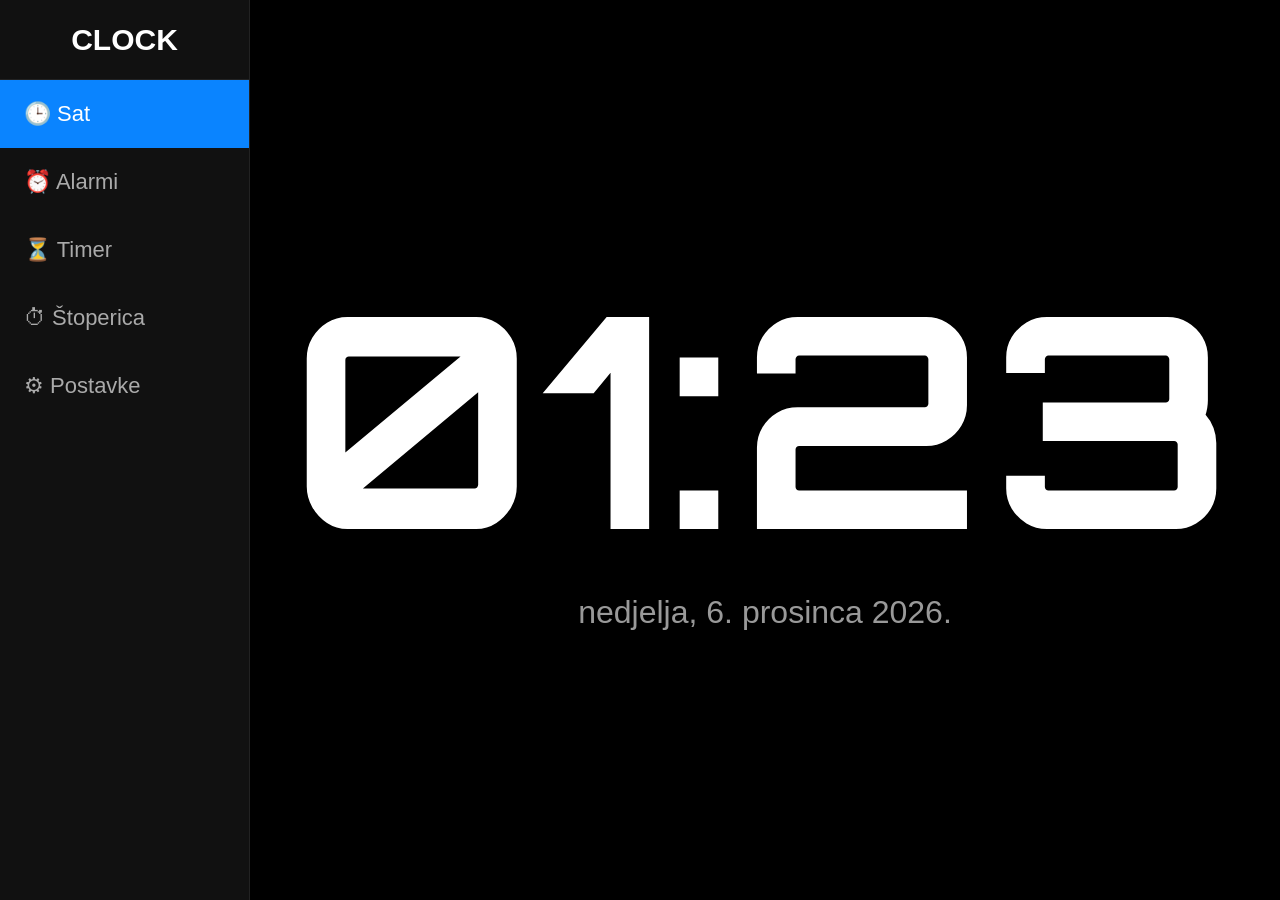
==== index.html @ d10c9d1a "Fix iPad audio unlock" ====
<!DOCTYPE html>
<html lang="hr">

<head>

<meta charset="UTF-8">

<meta name="viewport"
content="width=device-width,initial-scale=1,viewport-fit=cover">

<title>iPad Clock</title>

<meta name="theme-color" content="#000000">

<meta name="apple-mobile-web-app-capable" content="yes">

<meta name="mobile-web-app-capable" content="yes">

<meta name="apple-mobile-web-app-status-bar-style" content="black">

<meta name="apple-mobile-web-app-title" content="Clock">

<link rel="manifest" href="manifest.json">

<link rel="apple-touch-icon" href="icons/icon-180.png">
<link rel="icon" type="image/png" href="icons/icon-192.png">
<link rel="preconnect" href="https://fonts.googleapis.com">

<link href="https://fonts.googleapis.com/css2?family=Orbitron:wght@400;600;700&display=swap" rel="stylesheet">

<link rel="stylesheet" href="css/style.css">
<link rel="stylesheet" href="css/alarm.css">

</head>

<body>

<div id="app">

<!-- SIDEBAR -->

<aside id="sidebar">

<div id="logo">

CLOCK

</div>

<button class="nav active" data-page="clock">

🕒 Sat

</button>

<button class="nav" data-page="alarm">

⏰ Alarmi

</button>

<button class="nav" data-page="timer">

⏳ Timer

</button>

<button class="nav" data-page="stopwatch">

⏱ Štoperica

</button>

<button class="nav" data-page="settings">

⚙ Postavke

</button>

</aside>

<!-- MAIN -->

<main id="main">



<section id="page-clock" class="page active">

<div id="clock">

<div id="time">

00:00

</div>

<div id="date">

Datum

</div>

</div>

</section>

<section id="page-alarm" class="page">

	<div class="pageHeader">

		<div class="pageHeaderLeft">

			<button id="menuButton" class="iconButton">
				☰
			</button>

			<h1>Alarmi</h1>

		</div>

		<button id="btnAddAlarm" class="iconButton">
			+
		</button>

	</div>
    

    <div id="alarmContainer">

    </div>

</section>

<!-- MODAL -->

<div id="alarmModal" class="modal hidden">

    <div class="modalWindow">

        <h2>Novi alarm</h2>

        <div class="pickerRow">

            <select id="alarmHour"></select>

            <span>:</span>

            <select id="alarmMinute"></select>

        </div>

        <input
            id="alarmLabel"
            type="text"
            placeholder="Naziv alarma">

        <div class="days">

            <button class="day" data-day="1">P</button>
            <button class="day" data-day="2">U</button>
            <button class="day" data-day="3">S</button>
            <button class="day" data-day="4">Č</button>
            <button class="day" data-day="5">P</button>
            <button class="day" data-day="6">S</button>
            <button class="day" data-day="0">N</button>

        </div>

        <div class="modalButtons">

            <button id="btnCancelAlarm">

                Odustani

            </button>

            <button id="btnSaveAlarm">

                Spremi

            </button>

        </div>

    </div>

</div>

<section id="page-timer" class="page">

<h1>TIMER</h1>

</section>

<section id="page-stopwatch" class="page">

<h1>ŠTOPERICA</h1>

</section>

<section id="page-settings" class="page">

    <div class="pageHeader">

        <div class="pageHeaderLeft">

            <button id="settingsMenuButton" class="iconButton">
                ☰
            </button>

            <h1>Postavke</h1>

        </div>

    </div>

    <div class="settingsGroup">

        <h2>Alarm</h2>

        <div class="settingsRow">

            <label for="settingSnooze">
                Snooze
            </label>

            <select id="settingSnooze">

                <option value="5">5 minuta</option>
                <option value="10">10 minuta</option>
                <option value="15">15 minuta</option>

            </select>

        </div>

    </div>

</section>

</main>

</div>
<div id="snoozeModal" class="modal hidden">

    <div class="modalWindow">

        <h2>Odgodi alarm</h2>

        <div class="modalButtons" style="flex-direction:column; gap:12px;">

            <button class="snoozeChoice" data-minutes="5">
                5 minuta
            </button>

            <button class="snoozeChoice" data-minutes="10">
                10 minuta
            </button>

            <button class="snoozeChoice" data-minutes="15">
                15 minuta
            </button>

            <button id="btnCancelSnooze">
                Odustani
            </button>

        </div>

    </div>

</div>
<div id="alarmOverlay" class="hidden">

<div id="alarmTime">

00:00

</div>

<div id="alarmName">

Alarm

</div>

<div class="overlayButtons">

<button id="btnSnooze">

SNOOZE

</button>

<button id="btnStop">

STOP

</button>

</div>

</div>

<audio
id="alarmAudio"
loop>

<source
src="sounds/classic.mp3"
type="audio/mpeg">

</audio>

<script src="js/storage.js"></script>

<script src="js/clock.js"></script>

<script src="js/alarm.js"></script>

<script src="js/app.js"></script>
<script>
if ("serviceWorker" in navigator) {

    window.addEventListener("load", () => {

        navigator.serviceWorker.register("./service-worker.js")
            .then(() => console.log("Service Worker registriran."))
            .catch(err => console.error(err));

    });

}
</script>
</body>

</html>
---- css/style.css ----
/* ===== RESET ===== */

*{
    margin:0;
    padding:0;
    box-sizing:border-box;
}

html,
body{

    width:100%;
    height:100%;

    overflow:hidden;

    background:#000;

    color:#fff;

    font-family:-apple-system,BlinkMacSystemFont,"Segoe UI",sans-serif;

    -webkit-user-select:none;
    user-select:none;

}

button,
input,
select{

    font:inherit;

}

/* ===== APP ===== */

#app{

    display:flex;

    width:100vw;
    height:100vh;

}

/* ===== SIDEBAR ===== */

#sidebar{

    width:260px;

    background:#111;

    border-right:1px solid #222;

    display:flex;

    flex-direction:column;

    transition:.25s;

}

#sidebar.hide{

    margin-left:-260px;

}

#logo{

    height:80px;

    display:flex;

    justify-content:center;

    align-items:center;

    font-size:30px;

    font-weight:700;

    border-bottom:1px solid #222;

}

/* ===== MENU ===== */

.nav{

    height:68px;

    border:none;

    background:none;

    color:#aaa;

    text-align:left;

    padding-left:24px;

    font-size:22px;

    transition:.2s;

}

.nav:hover{

    background:#1b1b1b;

    color:white;

    cursor:pointer;

}

.nav.active{

    background:#0A84FF;

    color:white;

}

/* ===== MAIN ===== */

#main{

    flex:1;

    display:flex;

    flex-direction:column;

    background:black;

}

/* ===== TOPBAR ===== */



#menuButton{

    width:52px;

    height:52px;

    border:none;

    border-radius:14px;

    background:#2a2a2a;

    color:#fff;

    font-size:30px;

    cursor:pointer;

    transition:.2s;

}

#menuButton:hover{

    background:#3a3a3a;

}

#title{

    margin-left:20px;

    font-size:28px;

    font-weight:600;

}

/* ===== PAGE ===== */

.page{

    display:none;

    width:100%;

    height:100%;

    overflow:auto;

    padding:40px;

}

.page.active{

    display:flex;

    flex-direction:column;

}

/* ===== CLOCK ===== */

#clock{

    flex:1;

    display:flex;

    flex-direction:column;

    justify-content:center;

    align-items:center;

}

#time{

    font-family:'Orbitron',sans-serif;

    font-size:23vw;
	font-weight: 700;
    line-height:1;

    letter-spacing:.5vw;

}

#date{

    margin-top:30px;

    font-size:2.5vw;

    color:#999;

}

/* ===== HEADINGS ===== */

h1{

    margin-bottom:30px;

    font-size:42px;

}

/* ===== ALARMS ===== */

#alarmList{

    display:flex;

    flex-direction:column;

    gap:20px;

}

.alarmCard{

    background:#181818;

    border-radius:20px;

    padding:25px;

    display:flex;

    justify-content:space-between;

    align-items:center;

}

.alarmLeft{

    display:flex;

    flex-direction:column;

}

.alarmHour{

    font-family:Orbitron;

    font-size:48px;

}

.alarmLabel{

    margin-top:8px;

    color:#999;

}

.alarmRight{

    display:flex;

    align-items:center;

    gap:15px;

}

/* ===== BUTTON ===== */

#newAlarm{

    margin-top:30px;

    align-self:center;

    width:300px;

    height:65px;

    border:none;

    border-radius:18px;

    background:#0A84FF;

    color:white;

    font-size:24px;

}

/* ===== OVERLAY ===== */

#alarmOverlay{

    position:fixed;

    inset:0;

    background:black;

    display:flex;

    flex-direction:column;

    justify-content:center;

    align-items:center;

    z-index:9999;

}

.hidden{

    display:none !important;

}

#alarmTime{

    font-family:Orbitron;

    font-size:16vw;

}

#alarmName{

    margin-top:30px;

    font-size:42px;

}

/* ===== OVERLAY BUTTONS ===== */

.overlayButtons{

    margin-top:70px;

    display:flex;

    gap:30px;

}

.overlayButtons button{

    width:220px;

    height:90px;

    border:none;

    border-radius:18px;

    color:white;

    font-size:30px;

}

#btnSnooze{

    background:#ff9500;

}

#btnStop{

    background:#ff3b30;

}

/* ===== SETTINGS ===== */

.settingsRow{

    display:flex;

    justify-content:space-between;

    align-items:center;

    padding:25px;

    border-bottom:1px solid #222;

}

/* ===== SCROLLBAR ===== */

::-webkit-scrollbar{

    width:8px;

}

::-webkit-scrollbar-thumb{

    background:#333;

    border-radius:10px;

}

/* ===== IPAD MINI ===== */

@media (max-width:900px){

#sidebar{

    width:220px;

}

#time{

    font-size:20vw;

}

#date{

    font-size:4vw;

}

.page{

display:none;

}

.page.active{

display:flex;

flex-direction:column;

}
/* ---------- SETTINGS ---------- */

.settingsGroup {

    margin: 30px;
    padding: 24px;

    background: #181818;

    border-radius: 18px;

}

.settingsGroup h2 {

    margin: 0 0 20px;

    font-size: 24px;

    color: #ffffff;

}

.settingsRow {

    display: flex;

    justify-content: space-between;

    align-items: center;

    margin-bottom: 18px;

}

.settingsRow label {

    font-size: 22px;

    color: white;

}

.settingsRow select {

    min-width: 180px;

    padding: 10px 16px;

    font-size: 20px;

    border-radius: 12px;

    border: 1px solid #444;

    background: #2a2a2a;

    color: white;

}
---- css/alarm.css ----
/* ===========================
   ALARM PAGE
=========================== */

.pageHeader{

    display:flex;

    justify-content:space-between;

    align-items:center;

    margin-bottom:24px;

    padding-right:80px;

}

.pageHeader h1{
    font-size:32px;
    font-weight:600;
}

.iconButton{
    width:52px;
    height:52px;
    border:none;
    border-radius:14px;
    background:#2a2a2a;
    color:#fff;
    font-size:30px;
    cursor:pointer;
    transition:.2s;
}

.iconButton:hover{
    background:#3a3a3a;
}

#alarmContainer{
    display:flex;
    flex-direction:column;
    gap:18px;
}

/* ===========================
   ALARM CARD
=========================== */

.alarmCard{
    display:flex;
    justify-content:space-between;
    align-items:center;

    min-height:118px;

    padding:18px 22px;

    background:#1a1a1a;

    border:1px solid #2d2d2d;

    border-radius:22px;

    box-shadow:0 6px 18px rgba(0,0,0,.35);

    cursor:pointer;

    transition:
        transform .2s,
        background .2s,
        border-color .2s;
}

.alarmCard:hover{

    background:#242424;

    border-color:#3a3a3a;

    transform:translateY(-2px);

}

.alarmLeft{
    display:flex;
    flex-direction:column;
}

.alarmTime{

    font-size:46px;

    font-weight:300;

    line-height:1;

    letter-spacing:1px;

}

.alarmLabel{

    margin-top:8px;

    font-size:18px;

    font-weight:500;

    color:#ffffff;

}

.alarmRepeat{

    margin-top:6px;

    font-size:14px;

    color:#8b8b8b;

}

/* ===========================
   SWITCH
=========================== */

.switch{
    width:64px;
    height:34px;
    border-radius:17px;
    background:#444;
    position:relative;
    cursor:pointer;
    transition:.25s;
}

.switch::before{
    content:"";
    position:absolute;
    top:3px;
    left:3px;
    width:28px;
    height:28px;
    border-radius:50%;
    background:#fff;
    transition:.25s;
}

.switch.on{
    background:#0a84ff;
}

.switch.on::before{
    left:33px;
}

/* ===========================
   MODAL
=========================== */

.modal{
    position:fixed;
    inset:0;
    display:flex;
    justify-content:center;
    align-items:center;
    background:rgba(0,0,0,.6);
    z-index:10000;
}

.hidden{
    display:none;
}

.modalWindow{

    width:540px;
    max-width:92vw;

    background:#181818;

    border:1px solid #2d2d2d;

    border-radius:28px;

    padding:36px;

    box-sizing:border-box;

    box-shadow:0 18px 60px rgba(0,0,0,.55);

}

.modalWindow h2{

    text-align:center;

    margin-bottom:34px;

    font-size:30px;

    font-weight:600;

}

/* ===========================
   TIME PICKER
=========================== */

.pickerRow{
    display:flex;
    justify-content:center;
    align-items:center;
    gap:16px;
    margin-bottom:28px;
}

.pickerRow{

    display:flex;

    justify-content:center;

    align-items:center;

    gap:18px;

    margin-bottom:34px;

}

.pickerRow select{

    width:130px;

    height:68px;

    border:none;

    border-radius:16px;

    background:#242424;

    color:white;

    font-size:34px;

    font-weight:500;

    text-align:center;

}

/* ===========================
   INPUT
=========================== */

.modalWindow input{

    width:100%;

    padding:16px 18px;

    margin-bottom:28px;

    border:none;

    border-radius:16px;

    background:#242424;

    color:white;

    font-size:18px;

    outline:none;

}

.modalWindow input:focus{

    box-shadow:0 0 0 2px #0A84FF;

}

/* ===========================
   DAYS
=========================== */

.days{
    display:grid;
    grid-template-columns:repeat(7,1fr);
    gap:10px;
    margin-bottom:30px;
}

.day{

    height:52px;

    border:none;

    border-radius:14px;

    background:#242424;

    color:white;

    font-weight:600;

    cursor:pointer;

    transition:.2s;

}

.day.active{

    background:#0A84FF;

    transform:scale(1.05);

}

/* ===========================
   BUTTONS
=========================== */

.modalButtons{
    display:flex;
    justify-content:flex-end;
    gap:12px;
}

.modalButtons button{

    min-width:130px;

    height:50px;

    border:none;

    border-radius:14px;

    font-size:17px;

    font-weight:600;

    cursor:pointer;

    transition:.2s;

}

#btnCancelAlarm{
    background:#333;
    color:#fff;
}

#btnSaveAlarm{
    background:#0a84ff;
    color:#fff;
}
.alarmRight{

    display:flex;

    align-items:center;

    gap:12px;

}

.deleteAlarm{

    width:38px;

    height:38px;

    border:none;

    border-radius:10px;

    background:#2f2f2f;

    color:white;

    font-size:17px;

    cursor:pointer;

    transition:.2s;

}

.deleteAlarm:hover{

    background:#d32f2f;

}

.deleteAlarm:hover{
    background:#b00020;
}

.alarmEmpty{
    text-align:center;
    color:#888;
    font-size:22px;
    margin-top:80px;
}

.pageHeader{

    display:flex;

    justify-content:space-between;

    align-items:center;

    margin-bottom:24px;

}

.pageHeaderLeft{

    display:flex;

    align-items:center;

    gap:18px;

}

.pageHeader h1{

    margin:0;

}

#menuButton{

    position:static;

}
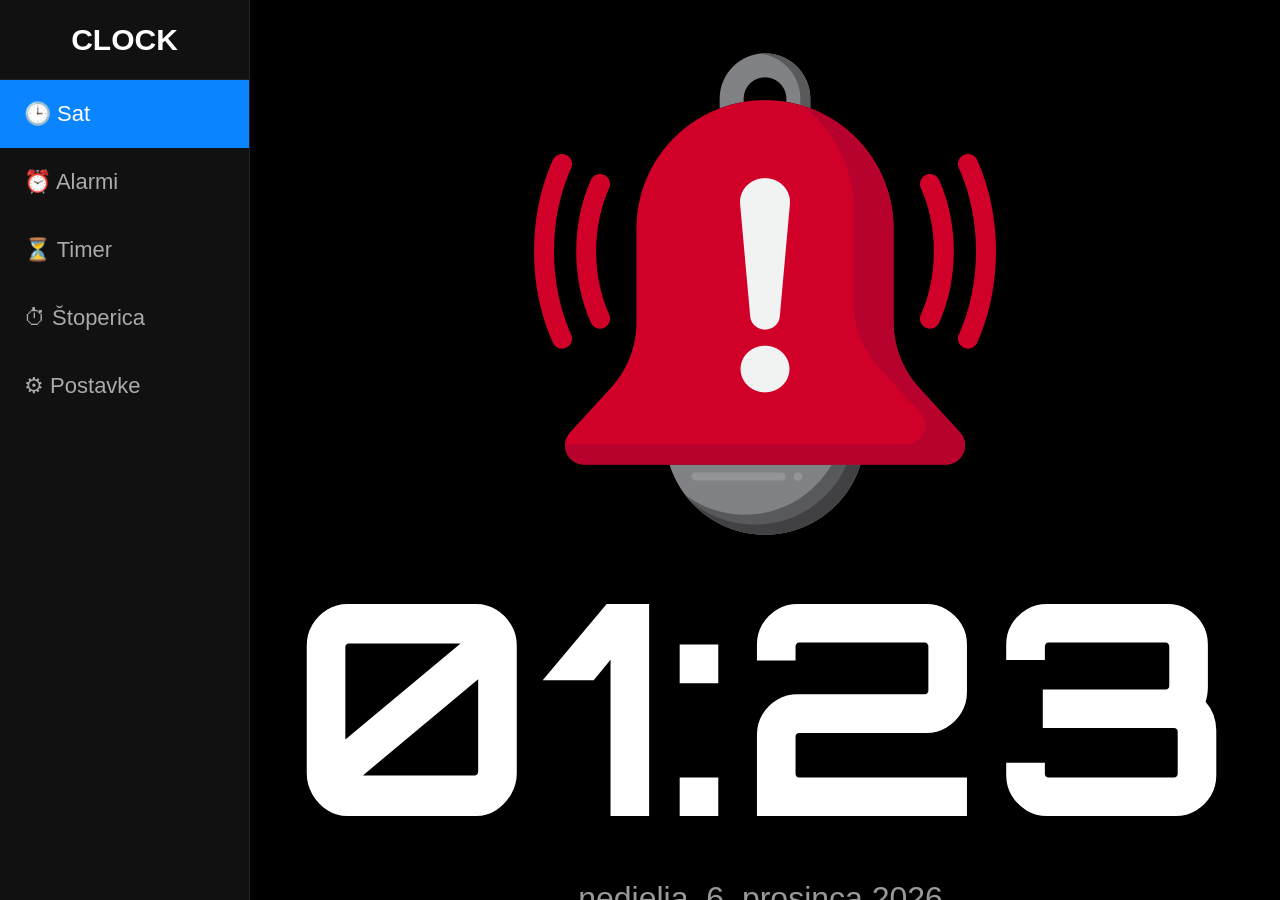
==== commit e3c07146: "Fix iPad snooze" ====
--- a/index.html
+++ b/index.html
@@ -88,8 +88,15 @@
 
 <section id="page-clock" class="page active">
 
+
 <div id="clock">
-
+<div id="alarmIndicator">
+
+    <img
+        src="icons/alarm.png"
+        alt="Alarm uključen">
+
+</div>
 <div id="time">
 
 00:00
--- a/css/style.css
+++ b/css/style.css
@@ -550,4 +550,34 @@
 
     color: white;
 
+}
+#alarmIndicator {
+
+    display: flex;
+    justify-content: center;
+    align-items: center;
+
+    width: 100%;
+    margin-bottom: 20px;
+
+}
+
+#alarmIndicator img {
+
+    display: block;
+
+    width: 50px !important;
+    height: 50px !important;
+
+    max-width: 50px !important;
+    max-height: 50px !important;
+
+    object-fit: contain;
+
+}
+
+#alarmIndicator.hidden {
+
+    display: none;
+
 }
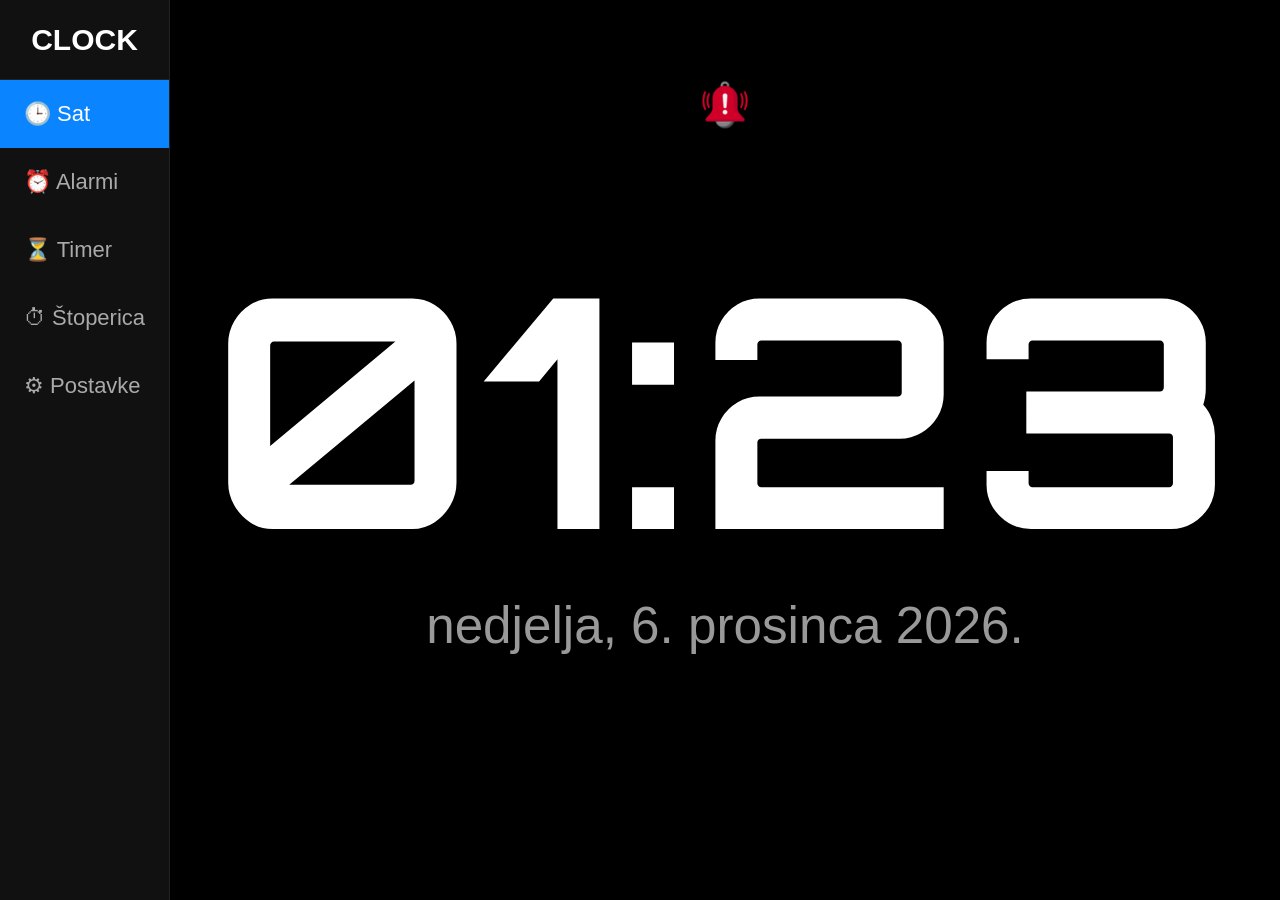
==== commit 64210433: "Fix iPad icon" ====
--- a/index.html
+++ b/index.html
@@ -227,21 +227,27 @@
 
         <h2>Alarm</h2>
 
-        <div class="settingsRow">
-
-            <label for="settingSnooze">
-                Snooze
-            </label>
-
-            <select id="settingSnooze">
-
-                <option value="5">5 minuta</option>
-                <option value="10">10 minuta</option>
-                <option value="15">15 minuta</option>
-
-            </select>
-
-        </div>
+	<div class="settingsRow">
+
+		<label for="alarmSound">Melodija alarma</label>
+
+		<select id="alarmSound">
+
+			<option value="tropical.mp3">Tropical</option>
+			<option value="classic.mp3">Classic</option>
+			<option value="chiptune.mp3">Chiptune</option>
+			<option value="celestial.mp3">Celestial</option>
+			<option value="jingle.mp3">Jingle Bells</option>
+			<option value="piano.mp3">Piano</option>
+			<option value="birds.mp3">Birds</option>
+			<option value="spytoon.mp3">Spytoon</option>
+			<option value="march.mp3">March</option>
+			<option value="signal.mp3">Signal</option>
+
+		</select>
+
+
+	</div>
 
     </div>
 
--- a/css/style.css
+++ b/css/style.css
@@ -220,13 +220,15 @@
 
     align-items:center;
 
+    position:relative;
+
 }
 
 #time{
 
     font-family:'Orbitron',sans-serif;
 
-    font-size:23vw;
+    font-size:25vw;
 	font-weight: 700;
     line-height:1;
 
@@ -455,10 +457,61 @@
     border-radius:10px;
 
 }
-
+#alarmIndicator{
+
+    position:absolute;
+
+    top:40px;
+
+    left:50%;
+
+    transform:translateX(-50%);
+
+    display:flex;
+
+    justify-content:center;
+
+    align-items:center;
+
+}
+
+#alarmIndicator img{
+
+    width:50px;
+    height:50px;
+
+    object-fit:contain;
+
+}
+
+#alarmIndicator.hidden{
+
+    display:none;
+
+}
+
+#alarmIndicator img {
+
+    display: block;
+
+    width: 50px !important;
+    height: 50px !important;
+
+    max-width: 50px !important;
+    max-height: 50px !important;
+
+    object-fit: contain;
+
+}
+
+#alarmIndicator.hidden {
+
+    display: none;
+
+}
 /* ===== IPAD MINI ===== */
 
-@media (max-width:900px){
+@media (max-width:900px){}
 
 #sidebar{
 
@@ -468,7 +521,7 @@
 
 #time{
 
-    font-size:20vw;
+    font-size:25vw;
 
 }
 
@@ -551,33 +604,3 @@
     color: white;
 
 }
-#alarmIndicator {
-
-    display: flex;
-    justify-content: center;
-    align-items: center;
-
-    width: 100%;
-    margin-bottom: 20px;
-
-}
-
-#alarmIndicator img {
-
-    display: block;
-
-    width: 50px !important;
-    height: 50px !important;
-
-    max-width: 50px !important;
-    max-height: 50px !important;
-
-    object-fit: contain;
-
-}
-
-#alarmIndicator.hidden {
-
-    display: none;
-
-}
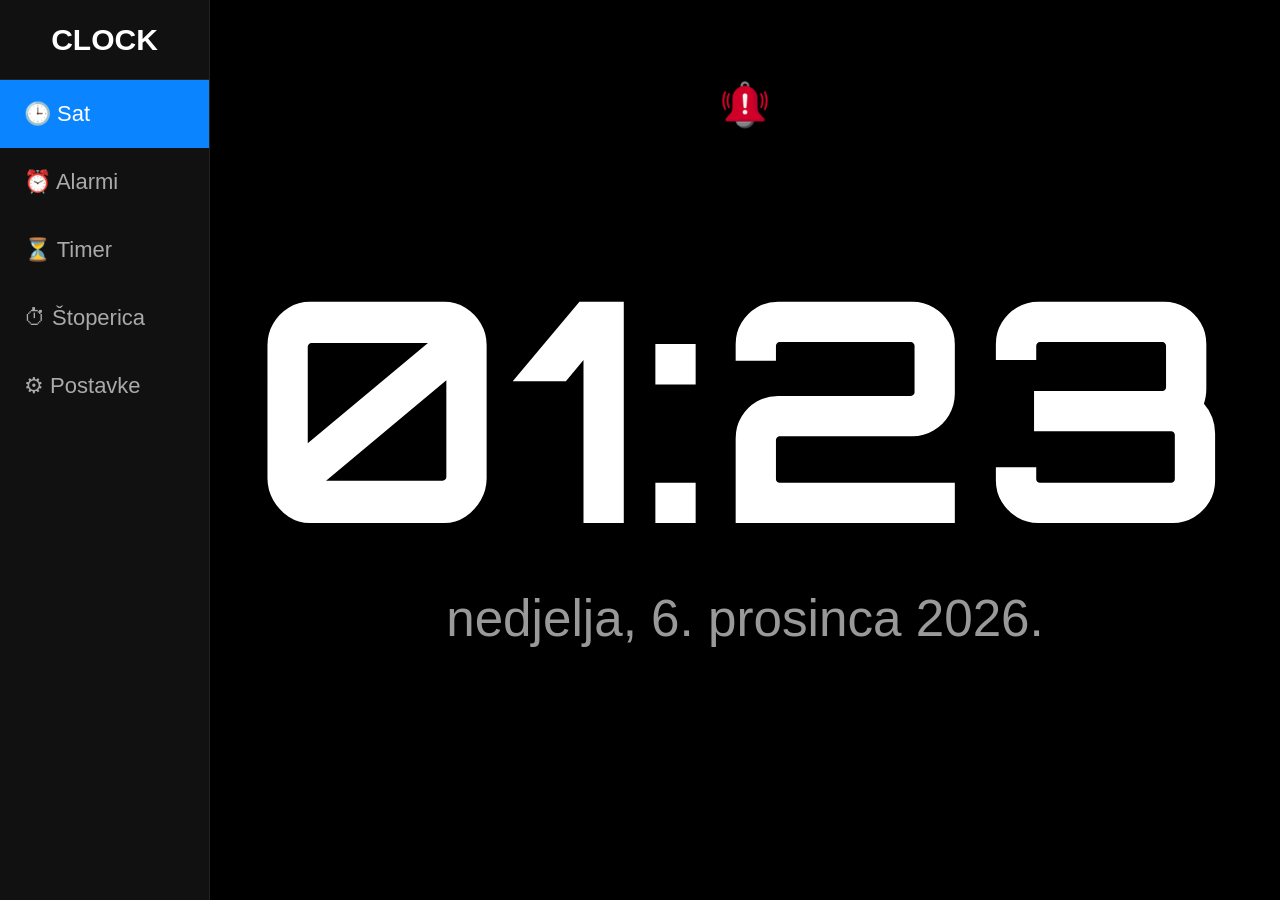
==== commit 88657cbc: "Fix iPad icon" ====
--- a/index.html
+++ b/index.html
@@ -242,7 +242,7 @@
 			<option value="birds.mp3">Birds</option>
 			<option value="spytoon.mp3">Spytoon</option>
 			<option value="march.mp3">March</option>
-			<option value="signal.mp3">Signal</option>
+			
 
 		</select>
 
--- a/css/style.css
+++ b/css/style.css
@@ -515,13 +515,13 @@
 
 #sidebar{
 
-    width:220px;
+    width:235px;
 
 }
 
 #time{
 
-    font-size:25vw;
+    font-size:24vw;
 
 }
 
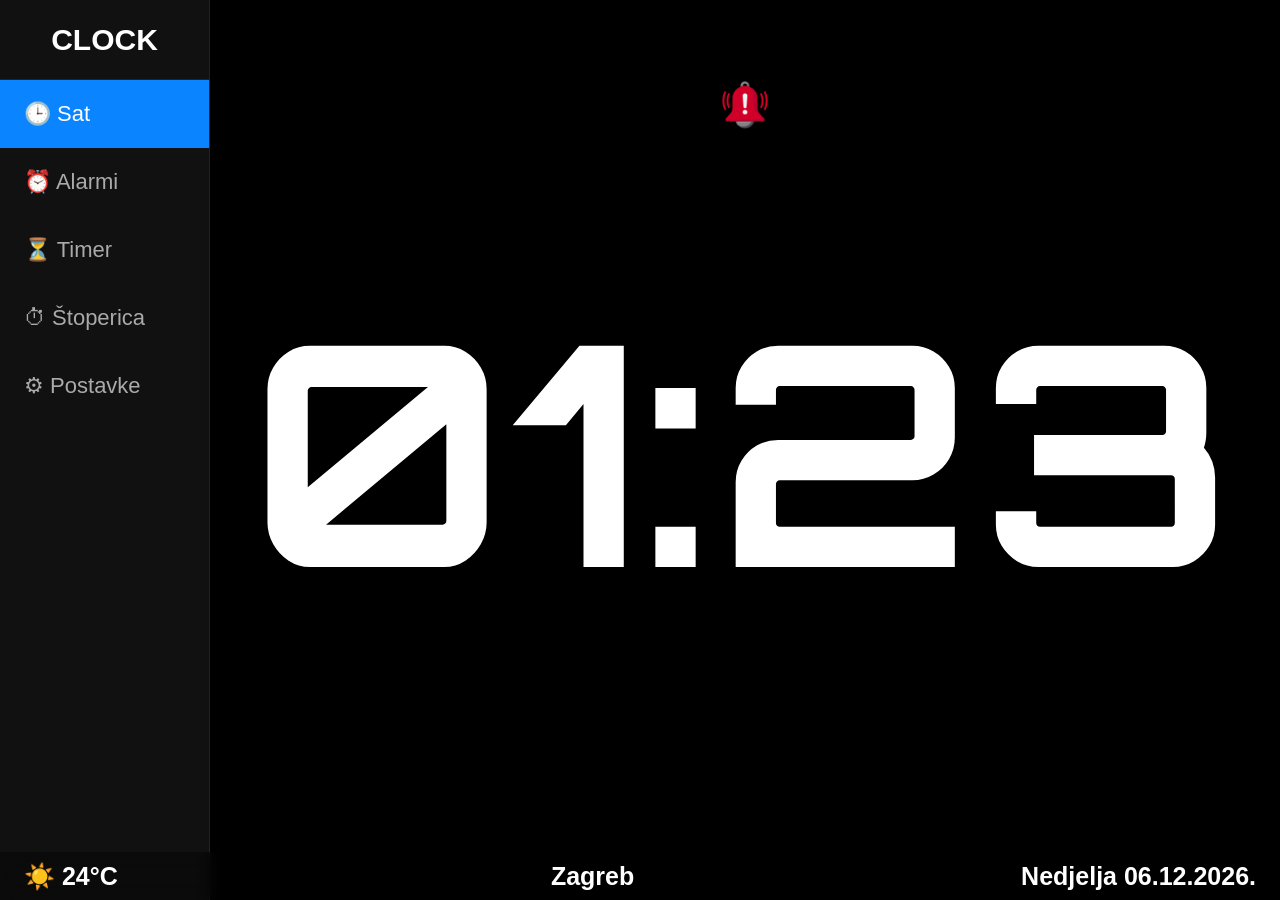
==== commit 4373d7f6: "Fix iPad icon" ====
--- a/index.html
+++ b/index.html
@@ -103,11 +103,7 @@
 
 </div>
 
-<div id="date">
-
-Datum
-
-</div>
+
 
 </div>
 
@@ -329,7 +325,7 @@
 
 <script src="js/storage.js"></script>
 
-<script src="js/clock.js"></script>
+
 
 <script src="js/alarm.js"></script>
 
@@ -347,6 +343,22 @@
 
 }
 </script>
+<div id="statusBar">
+
+    <div id="weatherInfo">
+        ☀️ 24°C
+    </div>
+
+    <div id="locationInfo">
+        Zagreb
+    </div>
+
+    <div id="dayDateInfo">
+        PET&nbsp;&nbsp;17.07.2026.
+    </div>
+
+</div>
+<script src="js/clock.js"></script>
 </body>
 
 </html>
--- a/css/style.css
+++ b/css/style.css
@@ -604,3 +604,71 @@
     color: white;
 
 }
+
+/* ===========================
+   DONJA STATUSNA TRAKA
+=========================== */
+
+#statusBar {
+
+    position: fixed;
+
+    left: 0;
+    right: 0;
+    bottom: 0;
+
+    height: 48px;
+
+    display: flex;
+
+    justify-content: space-between;
+
+    align-items: center;
+
+    padding: 0 24px;
+
+    box-sizing: border-box;
+
+    background: rgba(0, 0, 0, 0.35);
+
+    backdrop-filter: blur(8px);
+
+    color: #ffffff;
+
+    font-size: 25px;
+
+    font-weight: 700;
+
+    z-index: 1000;
+
+}
+
+#weatherInfo,
+#locationInfo,
+#dateInfo {
+
+    white-space: nowrap;
+
+}
+
+#locationInfo {
+
+    text-align: center;
+
+    flex: 1;
+
+}
+
+#weatherInfo {
+
+    min-width: 140px;
+
+}
+
+#dateInfo {
+
+    min-width: 170px;
+
+    text-align: right;
+
+}
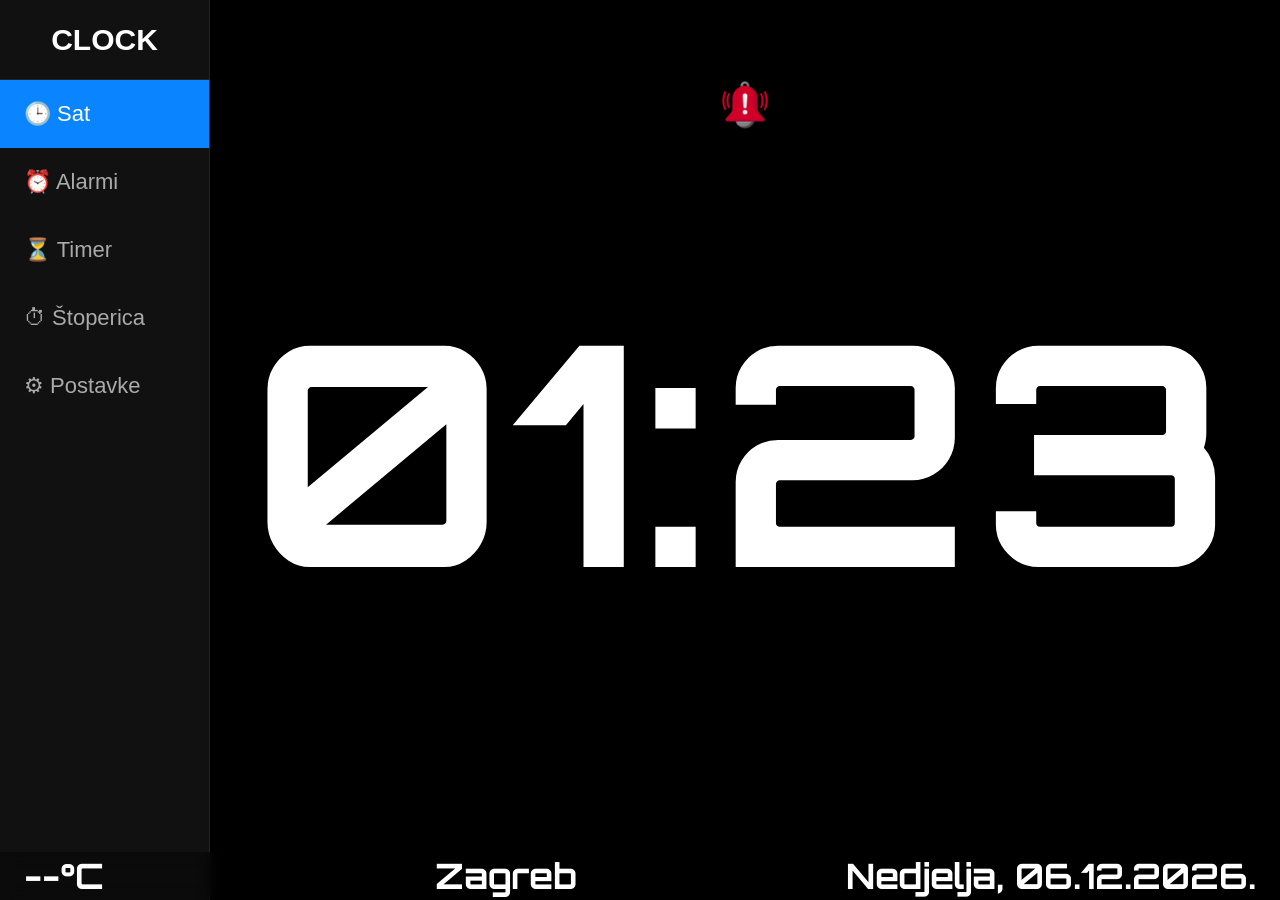
==== commit e6a2272e: "Fix iPad icon" ====
--- a/index.html
+++ b/index.html
@@ -359,6 +359,7 @@
 
 </div>
 <script src="js/clock.js"></script>
+<script src="js/weather.js"></script>
 </body>
 
 </html>
--- a/css/style.css
+++ b/css/style.css
@@ -634,8 +634,8 @@
     backdrop-filter: blur(8px);
 
     color: #ffffff;
-
-    font-size: 25px;
+	font-family: 'Orbitron', sans-serif;
+    font-size: 35px;
 
     font-weight: 700;
 
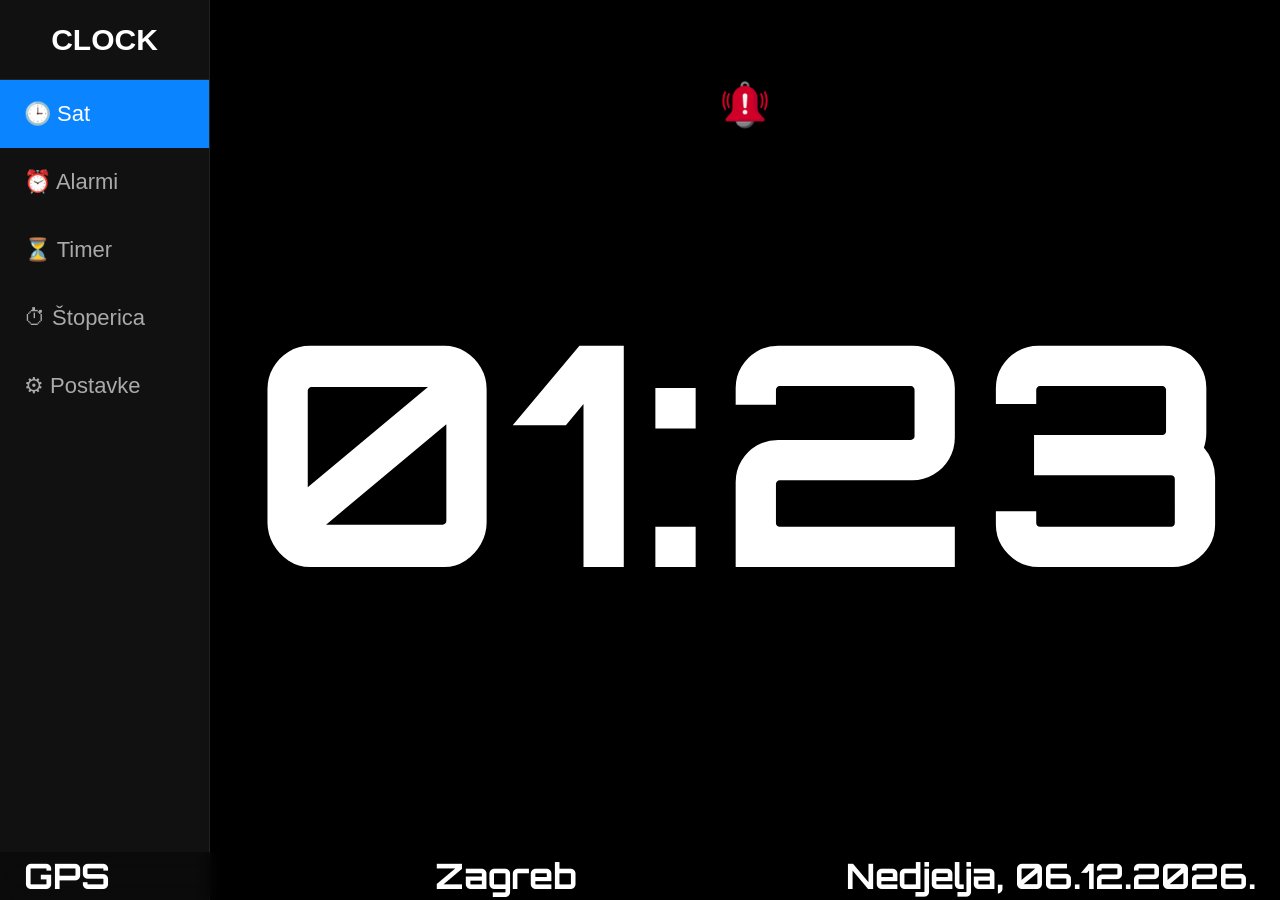
==== commit 092c6b71: "Fix iPad icon" ====
--- a/index.html
+++ b/index.html
@@ -358,8 +358,37 @@
     </div>
 
 </div>
+<!-- ===== CITY SELECT MODAL ===== -->
+<div id="cityModal" class="city-modal hidden">
+
+    <div class="city-modal-content">
+
+        <h2>Odaberi grad</h2>
+
+        <input
+            type="text"
+            id="citySearch"
+            placeholder="Upiši naziv grada..."
+            autocomplete="off">
+
+        <button id="useGpsBtn" class="city-button">
+            📍 Trenutna lokacija
+        </button>
+
+        <div id="cityResults"></div>
+
+        <button id="closeCityModal" class="city-close">
+            Zatvori
+        </button>
+
+    </div>
+
+</div>
 <script src="js/clock.js"></script>
 <script src="js/weather.js"></script>
+
+
+
 </body>
 
 </html>
--- a/css/style.css
+++ b/css/style.css
@@ -672,3 +672,119 @@
     text-align: right;
 
 }
+
+/* ===========================
+   CITY MODAL
+=========================== */
+
+.hidden {
+    display: none !important;
+}
+
+.city-modal {
+    position: fixed;
+    inset: 0;
+    background: rgba(0,0,0,.75);
+
+    display: flex;
+    justify-content: center;
+    align-items: center;
+
+    z-index: 9999;
+}
+
+.city-modal-content {
+    width: 420px;
+    max-width: 90vw;
+
+    background: #202020;
+    border-radius: 18px;
+
+    padding: 24px;
+
+    box-shadow: 0 15px 40px rgba(0,0,0,.5);
+
+    color: white;
+}
+
+.city-modal-content h2{
+    margin:0 0 18px 0;
+    text-align:center;
+    font-size:26px;
+}
+
+#citySearch{
+    width:100%;
+    box-sizing:border-box;
+
+    padding:12px 16px;
+
+    font-size:18px;
+
+    border:none;
+    border-radius:10px;
+
+    outline:none;
+
+    margin-bottom:15px;
+}
+
+.city-button,
+.city-close{
+
+    width:100%;
+
+    padding:12px;
+
+    margin-top:10px;
+
+    border:none;
+    border-radius:10px;
+
+    cursor:pointer;
+
+    font-size:18px;
+}
+
+.city-button{
+    background:#2d7ef7;
+    color:white;
+}
+
+.city-button:hover{
+    background:#1667df;
+}
+
+.city-close{
+    background:#444;
+    color:white;
+}
+
+.city-close:hover{
+    background:#666;
+}
+
+#cityResults{
+
+    margin-top:18px;
+
+    max-height:300px;
+
+    overflow-y:auto;
+
+    border-radius:10px;
+}
+
+.city-item{
+
+    padding:12px 14px;
+
+    cursor:pointer;
+
+    border-bottom:1px solid #3a3a3a;
+}
+
+.city-item:hover{
+
+    background:#303030;
+}
